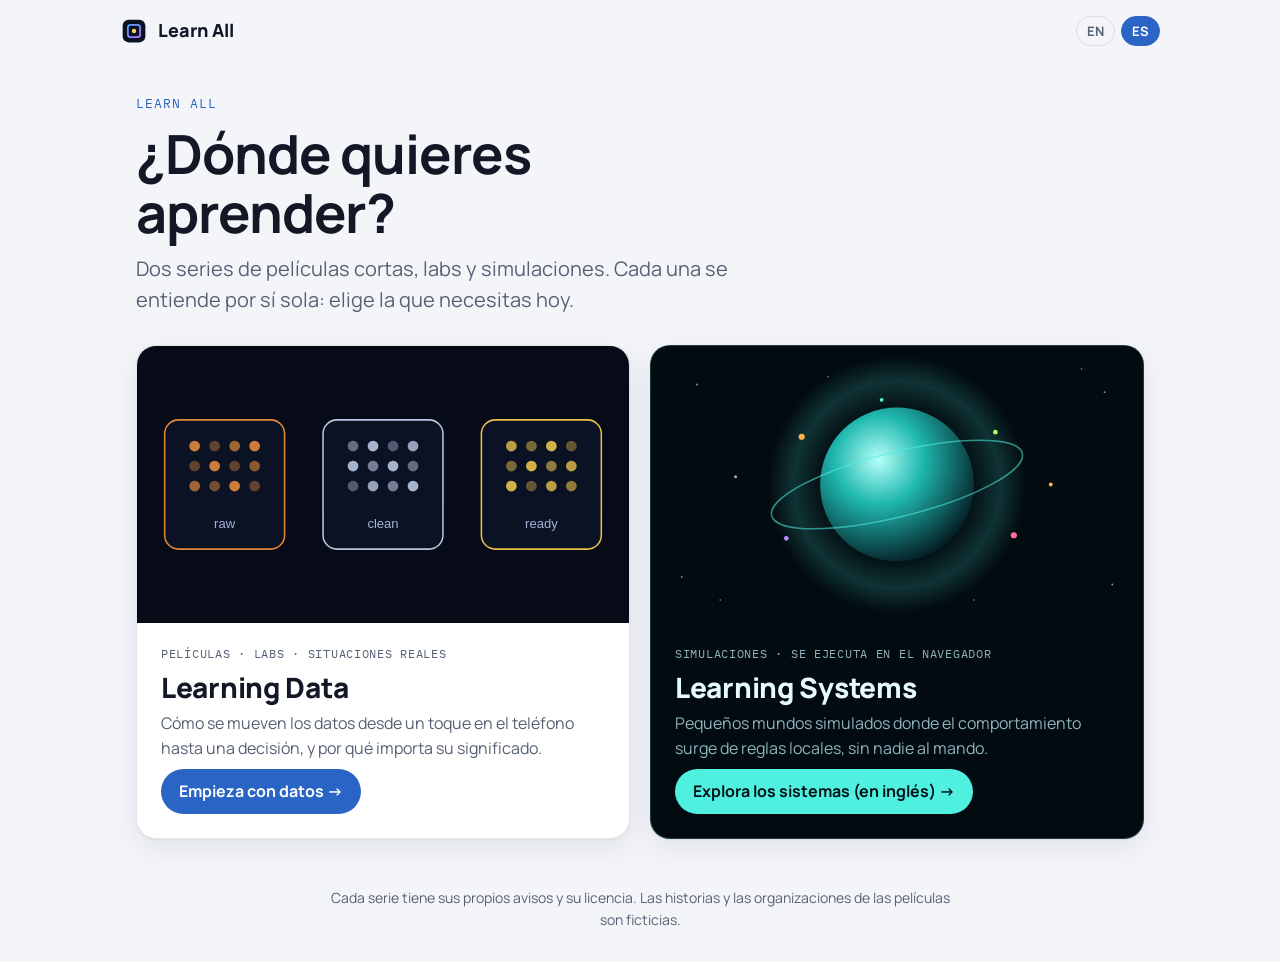
==== site/es/index.html @ 1263cfb1 "Add the big-screen note and the Spanish landing page Phones see a note that a big screen gives a bet" ====
<!doctype html>
<html lang="es">
<head>
<meta charset="utf-8">
<meta name="viewport" content="width=device-width, initial-scale=1, viewport-fit=cover">
<title>Learn All · ¿Dónde quieres aprender?</title>
<meta name="description" content="Dos series de películas cortas, labs y simulaciones. Learning Data muestra cómo se mueven los datos y cómo conservan su significado. Learning Systems muestra cómo los sistemas vivos se organizan.">
<meta property="og:title" content="Learn All"><meta property="og:description" content="Elige un camino: Learning Data o Learning Systems.">
<link rel="alternate" hreflang="en" href="https://learn-all.org/"><link rel="alternate" hreflang="es" href="https://learn-all.org/es/">
<link rel="icon" href="../assets/favicon.svg" type="image/svg+xml">
<link rel="preconnect" href="https://fonts.googleapis.com"><link rel="preconnect" href="https://fonts.gstatic.com" crossorigin>
<link href="https://fonts.googleapis.com/css2?family=Manrope:wght@500;600;700;800&family=IBM+Plex+Mono:wght@500&display=swap" rel="stylesheet">
<link rel="stylesheet" href="../assets/portal.css">
</head>
<body>
<header class="top"><div class="top-in"><a class="brand" href="./"><img src="../assets/favicon.svg" alt="" width="28" height="28"><span>Learn All</span></a><span class="lang" role="group" aria-label="Idioma"><a href="../" lang="en" hreflang="en">EN</a><a href="./" aria-current="true" lang="es" hreflang="es">ES</a></span></div></header>
<main>
<aside class="big-screen" aria-label="Consejo" data-big-screen>
<p>Para una mejor experiencia, usa una pantalla grande. En un teléfono, algunas partes interactivas pueden quedar ocultas.</p>
<button type="button">Entendido</button>
</aside>
<section class="hero">
<p class="eyebrow">Learn All</p>
<h1 tabindex="-1">¿Dónde quieres aprender?</h1>
<p class="lead">Dos series de películas cortas, labs y simulaciones. Cada una se entiende por sí sola: elige la que necesitas hoy.</p>
</section>
<nav class="paths" aria-label="Elige una serie">
<a class="path data" href="https://data.learn-all.org/es/">
<span class="art" aria-hidden="true"><img src="../assets/art-data.svg" alt="" width="640" height="360"></span>
<span class="body">
<span class="tag">Películas · Labs · Situaciones reales</span>
<strong class="name">Learning Data</strong>
<span class="desc">Cómo se mueven los datos desde un toque en el teléfono hasta una decisión, y por qué importa su significado.</span>
<span class="go">Empieza con datos →</span>
</span>
</a>
<a class="path systems" href="https://systems.learn-all.org/">
<span class="art" aria-hidden="true"><img src="../assets/art-systems.svg" alt="" width="640" height="360"></span>
<span class="body">
<span class="tag">Simulaciones · Se ejecuta en el navegador</span>
<strong class="name">Learning Systems</strong>
<span class="desc">Pequeños mundos simulados donde el comportamiento surge de reglas locales, sin nadie al mando.</span>
<span class="go">Explora los sistemas (en inglés) →</span>
</span>
</a>
</nav>
</main>
<footer><p>Cada serie tiene sus propios avisos y su licencia. Las historias y las organizaciones de las películas son ficticias.</p></footer>
<script src="../assets/portal.js" defer></script>
</body>
</html>
---- site/assets/portal.css ----
/* Colours come from the two series: Learning Data's blue on light or dark panels,
   and Learning Systems' deep sea with a teal glow. Dark mode follows the visitor's
   device setting, and a data-theme="dark" or "light" attribute on <html> overrides it. */
:root{--bg:#f3f5f9;--fg:#121826;--muted:#566174;--card:#fff;--line:rgba(15,25,45,.1);--accent:#2a64c4;--on-accent:#fff;--stage:#070b17;
  --shadow:0 1px 2px rgba(15,25,45,.06),0 10px 30px rgba(15,25,45,.08);--mono:"IBM Plex Mono",Menlo,Consolas,monospace;color-scheme:light dark}
@media (prefers-color-scheme:dark){:root:not([data-theme="light"]){--bg:#060910;--fg:#eef3fb;--muted:#9aa6b8;--card:#0e1422;--line:rgba(255,255,255,.1);--accent:#6aa8ff;--on-accent:#06101f;
  --shadow:0 1px 2px rgba(0,0,0,.3),0 10px 30px rgba(0,0,0,.35)}}
:root[data-theme="dark"]{--bg:#060910;--fg:#eef3fb;--muted:#9aa6b8;--card:#0e1422;--line:rgba(255,255,255,.1);--accent:#6aa8ff;--on-accent:#06101f;
  --shadow:0 1px 2px rgba(0,0,0,.3),0 10px 30px rgba(0,0,0,.35)}
[hidden]{display:none!important}
*{box-sizing:border-box}
body{margin:0;min-height:100vh;display:flex;flex-direction:column;background:var(--bg);color:var(--fg);font-family:Manrope,system-ui,-apple-system,"Segoe UI",sans-serif;line-height:1.55;overflow-x:hidden}
.top{padding:16px}
.top-in{display:flex;align-items:center;max-width:1040px;margin:0 auto}
.brand{display:inline-flex;align-items:center;gap:10px;font-size:18px;font-weight:800;color:var(--fg);text-decoration:none}
.brand img{width:28px;height:28px}
.brand:focus-visible,.lang a:focus-visible{outline:3px solid var(--accent);outline-offset:4px;border-radius:6px}
.lang{display:inline-flex;gap:6px;margin-left:auto;font-size:13px}
.lang a{padding:4px 10px;border-radius:999px;border:1px solid var(--line);color:var(--muted);font-weight:700;text-decoration:none}
.lang a[aria-current="true"]{background:var(--accent);border-color:var(--accent);color:var(--on-accent)}
main{flex:1;width:100%;max-width:1040px;margin:0 auto;padding:12px 16px 40px}
.big-screen{display:none;flex-wrap:wrap;align-items:center;justify-content:space-between;gap:12px;margin:0 0 20px;padding:14px 16px;border-radius:14px;background:var(--card);border:1px solid var(--line);border-left:4px solid var(--accent);box-shadow:var(--shadow);font-size:15px}
.big-screen p{margin:0;flex:1 1 220px}
.big-screen button{flex:none;padding:8px 16px;border-radius:999px;border:1px solid var(--accent);background:var(--accent);color:var(--on-accent);font:inherit;font-weight:700;cursor:pointer}
.big-screen button:focus-visible{outline:3px solid var(--accent);outline-offset:3px}
/* Phones, and short landscape screens, get the note. Big screens do not. */
@media (max-width:760px),(max-height:500px){.big-screen{display:flex}}
.hero{padding:20px 0 30px}
.eyebrow{margin:0 0 10px;font-family:var(--mono);font-size:13px;letter-spacing:.08em;text-transform:uppercase;color:var(--accent)}
h1{margin:0 0 12px;font-size:clamp(30px,5.5vw,54px);line-height:1.08;letter-spacing:-.02em;max-width:18ch}
h1:focus{outline:none}
.lead{margin:0;max-width:56ch;font-size:clamp(17px,2vw,20px);color:var(--muted)}
.paths{display:grid;grid-template-columns:repeat(auto-fit,minmax(min(100%,420px),1fr));gap:20px}
.path{display:flex;flex-direction:column;overflow:hidden;border-radius:20px;border:1px solid var(--line);background:var(--card);box-shadow:var(--shadow);color:var(--fg);text-decoration:none;transition:transform .2s,box-shadow .2s,border-color .2s}
.path:hover{transform:translateY(-3px);border-color:var(--accent);box-shadow:0 18px 44px rgba(0,0,0,.22)}
.path:focus-visible{outline:3px solid var(--accent);outline-offset:4px}
.art{display:block;aspect-ratio:16/9;background:var(--stage)}
.art img{display:block;width:100%;height:100%}
.body{display:flex;flex:1;flex-direction:column;align-items:flex-start;gap:8px;padding:22px 24px 24px}
.tag{font-family:var(--mono);font-size:12px;letter-spacing:.06em;text-transform:uppercase;color:var(--muted)}
.name{font-size:28px;font-weight:800;letter-spacing:-.01em;line-height:1.15}
.desc{font-size:16px;color:var(--muted)}
.go{display:inline-flex;margin-top:auto;padding:10px 18px;border-radius:999px;background:var(--accent);color:var(--on-accent);font-weight:700}
.systems{background:#020b10;color:#e6fbff;border-color:rgba(120,230,240,.22)}
.systems .art{background:#020b10}
.systems .tag,.systems .desc{color:#8fb3bd}
.systems .go{background:#4ff0e0;color:#02131a}
.systems:hover{border-color:#4ff0e0}
.systems:focus-visible{outline-color:#4ff0e0}
@media (prefers-reduced-motion:reduce){.path,.path:hover{transition:none;transform:none}}
footer{padding:8px 16px 32px;text-align:center;font-size:14px;color:var(--muted)}
footer p{max-width:70ch;margin:0 auto}
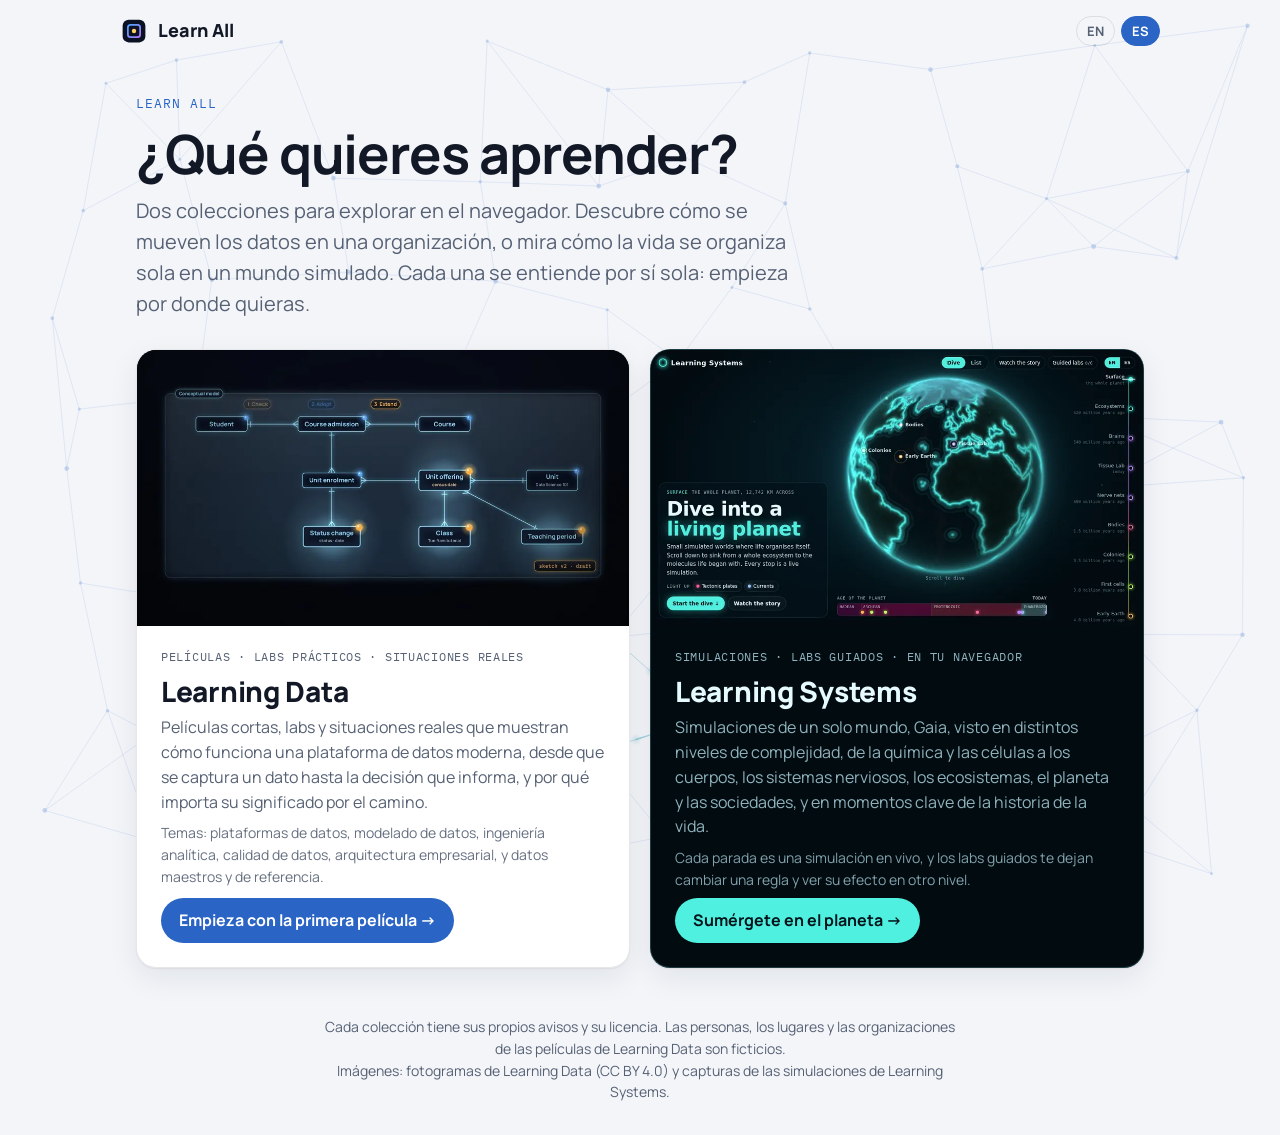
==== commit 5ddfdb98: "Rewrite landing copy, add rotating real pictures and neural-network background Co-authored-by: roanb" ====
--- a/site/es/index.html
+++ b/site/es/index.html
@@ -3,9 +3,9 @@
 <head>
 <meta charset="utf-8">
 <meta name="viewport" content="width=device-width, initial-scale=1, viewport-fit=cover">
-<title>Learn All · ¿Dónde quieres aprender?</title>
-<meta name="description" content="Dos series de películas cortas, labs y simulaciones. Learning Data muestra cómo se mueven los datos y cómo conservan su significado. Learning Systems muestra cómo los sistemas vivos se organizan.">
-<meta property="og:title" content="Learn All"><meta property="og:description" content="Elige un camino: Learning Data o Learning Systems.">
+<title>Learn All · Elige qué aprender</title>
+<meta name="description" content="Dos colecciones para explorar en el navegador. Learning Data: películas cortas, labs y situaciones reales sobre cómo funciona una plataforma de datos. Learning Systems: simulaciones de un mundo vivo, Gaia, de la química y las células a los cerebros, los ecosistemas y las sociedades.">
+<meta property="og:title" content="Learn All"><meta property="og:description" content="¿Qué quieres aprender? Elige Learning Data o Learning Systems.">
 <link rel="alternate" hreflang="en" href="https://learn-all.org/"><link rel="alternate" hreflang="es" href="https://learn-all.org/es/">
 <link rel="icon" href="../assets/favicon.svg" type="image/svg+xml">
 <link rel="preconnect" href="https://fonts.googleapis.com"><link rel="preconnect" href="https://fonts.gstatic.com" crossorigin>
@@ -13,6 +13,7 @@
 <link rel="stylesheet" href="../assets/portal.css">
 </head>
 <body>
+<canvas class="neural-bg" aria-hidden="true" data-neural-bg></canvas>
 <header class="top"><div class="top-in"><a class="brand" href="./"><img src="../assets/favicon.svg" alt="" width="28" height="28"><span>Learn All</span></a><span class="lang" role="group" aria-label="Idioma"><a href="../" lang="en" hreflang="en">EN</a><a href="./" aria-current="true" lang="es" hreflang="es">ES</a></span></div></header>
 <main>
 <aside class="big-screen" aria-label="Consejo" data-big-screen>
@@ -21,31 +22,44 @@
 </aside>
 <section class="hero">
 <p class="eyebrow">Learn All</p>
-<h1 tabindex="-1">¿Dónde quieres aprender?</h1>
-<p class="lead">Dos series de películas cortas, labs y simulaciones. Cada una se entiende por sí sola: elige la que necesitas hoy.</p>
+<h1 tabindex="-1">¿Qué quieres aprender?</h1>
+<p class="lead">Dos colecciones para explorar en el navegador. Descubre cómo se mueven los datos en una organización, o mira cómo la vida se organiza sola en un mundo simulado. Cada una se entiende por sí sola: empieza por donde quieras.</p>
 </section>
-<nav class="paths" aria-label="Elige una serie">
-<a class="path data" href="https://data.learn-all.org/es/">
-<span class="art" aria-hidden="true"><img src="../assets/art-data.svg" alt="" width="640" height="360"></span>
-<span class="body">
-<span class="tag">Películas · Labs · Situaciones reales</span>
-<strong class="name">Learning Data</strong>
-<span class="desc">Cómo se mueven los datos desde un toque en el teléfono hasta una decisión, y por qué importa su significado.</span>
-<span class="go">Empieza con datos →</span>
-</span>
-</a>
-<a class="path systems" href="https://systems.learn-all.org/">
-<span class="art" aria-hidden="true"><img src="../assets/art-systems.svg" alt="" width="640" height="360"></span>
-<span class="body">
-<span class="tag">Simulaciones · Se ejecuta en el navegador</span>
-<strong class="name">Learning Systems</strong>
-<span class="desc">Pequeños mundos simulados donde el comportamiento surge de reglas locales, sin nadie al mando.</span>
-<span class="go">Explora los sistemas (en inglés) →</span>
-</span>
-</a>
+<nav class="paths" aria-label="Elige un camino">
+<article class="path data">
+<div class="art" role="group" aria-label="Imágenes de Learning Data" data-rotate>
+<img class="is-on" src="../assets/img/data/sharper-sketch.webp" alt="A Sharper Sketch: un modelo conceptual luminoso que une Student, Course admission, Course, Unit enrolment, Unit offering y Class." width="960" height="540" decoding="async">
+<img src="../assets/img/data/too-good-to-be-true.webp" alt="Too good to be true: tres versiones del mismo panel de admisiones el martes a las 10:05, con y sin controles de calidad de datos." width="960" height="540" decoding="async" loading="lazy">
+<img src="../assets/img/data/whats-in-a-word.webp" alt="From words to data: un niño y un adulto miran el mismo pájaro en una rama, con las palabras «this one», «here» y «that» entre ellos." width="960" height="540" decoding="async" loading="lazy">
+</div>
+<div class="body">
+<p class="tag">Películas · Labs prácticos · Situaciones reales</p>
+<h2 class="name"><a href="https://data.learn-all.org/es/">Learning Data</a></h2>
+<p class="desc">Películas cortas, labs y situaciones reales que muestran cómo funciona una plataforma de datos moderna, desde que se captura un dato hasta la decisión que informa, y por qué importa su significado por el camino.</p>
+<p class="meta">Temas: plataformas de datos, modelado de datos, ingeniería analítica, calidad de datos, arquitectura empresarial, y datos maestros y de referencia.</p>
+<span class="go" aria-hidden="true">Empieza con la primera película →</span>
+</div>
+</article>
+<article class="path systems">
+<div class="art" role="group" aria-label="Imágenes de Learning Systems" data-rotate>
+<img class="is-on" src="../assets/img/systems/planet.webp" alt="La portada de Learning Systems: un planeta vivo y luminoso, con los sistemas en los que puedes sumergirte, como Colonies, Bodies, Tissue Lab y Brains." width="960" height="540" decoding="async">
+<img src="../assets/img/systems/early-earth-water.webp" alt="World Viewer, Early Earth, el agua de cerca: moléculas de colores en un mar turquesa antes de que empezara la vida." width="960" height="540" decoding="async" loading="lazy">
+<img src="../assets/img/systems/tissue-lab.webp" alt="Tissue Lab: tres placas de tejido cerebral donde las neuronas se conectan solas con enlaces de colores." width="960" height="540" decoding="async" loading="lazy">
+</div>
+<div class="body">
+<p class="tag">Simulaciones · Labs guiados · En tu navegador</p>
+<h2 class="name"><a href="https://systems.learn-all.org/?lang=es">Learning Systems</a></h2>
+<p class="desc">Simulaciones de un solo mundo, Gaia, visto en distintos niveles de complejidad, de la química y las células a los cuerpos, los sistemas nerviosos, los ecosistemas, el planeta y las sociedades, y en momentos clave de la historia de la vida.</p>
+<p class="meta">Cada parada es una simulación en vivo, y los labs guiados te dejan cambiar una regla y ver su efecto en otro nivel.</p>
+<span class="go" aria-hidden="true">Sumérgete en el planeta →</span>
+</div>
+</article>
 </nav>
 </main>
-<footer><p>Cada serie tiene sus propios avisos y su licencia. Las historias y las organizaciones de las películas son ficticias.</p></footer>
+<footer>
+<p>Cada colección tiene sus propios avisos y su licencia. Las personas, los lugares y las organizaciones de las películas de Learning Data son ficticios.</p>
+<p>Imágenes: fotogramas de Learning Data (CC BY 4.0) y capturas de las simulaciones de Learning Systems.</p>
+</footer>
 <script src="../assets/portal.js" defer></script>
 </body>
 </html>
--- a/site/assets/portal.css
+++ b/site/assets/portal.css
@@ -2,10 +2,13 @@
    and Learning Systems' deep sea with a teal glow. Dark mode follows the visitor's
    device setting, and a data-theme="dark" or "light" attribute on <html> overrides it. */
 :root{--bg:#f3f5f9;--fg:#121826;--muted:#566174;--card:#fff;--line:rgba(15,25,45,.1);--accent:#2a64c4;--on-accent:#fff;--stage:#070b17;
+  --net:42 100 196;--net-fire:14 150 168;--net-opacity:.5;
   --shadow:0 1px 2px rgba(15,25,45,.06),0 10px 30px rgba(15,25,45,.08);--mono:"IBM Plex Mono",Menlo,Consolas,monospace;color-scheme:light dark}
 @media (prefers-color-scheme:dark){:root:not([data-theme="light"]){--bg:#060910;--fg:#eef3fb;--muted:#9aa6b8;--card:#0e1422;--line:rgba(255,255,255,.1);--accent:#6aa8ff;--on-accent:#06101f;
+  --net:106 168 255;--net-fire:79 240 224;--net-opacity:.5;
   --shadow:0 1px 2px rgba(0,0,0,.3),0 10px 30px rgba(0,0,0,.35)}}
 :root[data-theme="dark"]{--bg:#060910;--fg:#eef3fb;--muted:#9aa6b8;--card:#0e1422;--line:rgba(255,255,255,.1);--accent:#6aa8ff;--on-accent:#06101f;
+  --net:106 168 255;--net-fire:79 240 224;--net-opacity:.5;
   --shadow:0 1px 2px rgba(0,0,0,.3),0 10px 30px rgba(0,0,0,.35)}
 [hidden]{display:none!important}
 *{box-sizing:border-box}
@@ -31,22 +34,33 @@
 h1:focus{outline:none}
 .lead{margin:0;max-width:56ch;font-size:clamp(17px,2vw,20px);color:var(--muted)}
 .paths{display:grid;grid-template-columns:repeat(auto-fit,minmax(min(100%,420px),1fr));gap:20px}
-.path{display:flex;flex-direction:column;overflow:hidden;border-radius:20px;border:1px solid var(--line);background:var(--card);box-shadow:var(--shadow);color:var(--fg);text-decoration:none;transition:transform .2s,box-shadow .2s,border-color .2s}
+.path{position:relative;display:flex;flex-direction:column;overflow:hidden;border-radius:20px;border:1px solid var(--line);background:var(--card);box-shadow:var(--shadow);color:var(--fg);transition:transform .2s,box-shadow .2s,border-color .2s}
 .path:hover{transform:translateY(-3px);border-color:var(--accent);box-shadow:0 18px 44px rgba(0,0,0,.22)}
-.path:focus-visible{outline:3px solid var(--accent);outline-offset:4px}
-.art{display:block;aspect-ratio:16/9;background:var(--stage)}
-.art img{display:block;width:100%;height:100%}
+/* The whole card is clickable: the link in the title stretches over it, so screen readers
+   hear the series name as the link, not every picture's description. */
+.name a{color:inherit;text-decoration:none}
+.name a::after{content:"";position:absolute;inset:0;z-index:2;border-radius:20px}
+.name a:focus{outline:none}
+.name a:focus-visible::after{outline:3px solid var(--accent);outline-offset:4px}
+/* Pictures crossfade; portal.js moves .is-on every few seconds. */
+.art{position:relative;display:block;aspect-ratio:16/9;background:var(--stage);overflow:hidden}
+.art img{position:absolute;inset:0;display:block;width:100%;height:100%;object-fit:cover;opacity:0;transition:opacity .9s ease-in-out}
+.art img.is-on{opacity:1}
 .body{display:flex;flex:1;flex-direction:column;align-items:flex-start;gap:8px;padding:22px 24px 24px}
+.body p{margin:0}
 .tag{font-family:var(--mono);font-size:12px;letter-spacing:.06em;text-transform:uppercase;color:var(--muted)}
-.name{font-size:28px;font-weight:800;letter-spacing:-.01em;line-height:1.15}
+.name{margin:0;font-size:28px;font-weight:800;letter-spacing:-.01em;line-height:1.15}
 .desc{font-size:16px;color:var(--muted)}
+.meta{font-size:14px;color:var(--muted);opacity:.9}
 .go{display:inline-flex;margin-top:auto;padding:10px 18px;border-radius:999px;background:var(--accent);color:var(--on-accent);font-weight:700}
 .systems{background:#020b10;color:#e6fbff;border-color:rgba(120,230,240,.22)}
 .systems .art{background:#020b10}
-.systems .tag,.systems .desc{color:#8fb3bd}
+.systems .tag,.systems .desc,.systems .meta{color:#8fb3bd}
 .systems .go{background:#4ff0e0;color:#02131a}
 .systems:hover{border-color:#4ff0e0}
-.systems:focus-visible{outline-color:#4ff0e0}
-@media (prefers-reduced-motion:reduce){.path,.path:hover{transition:none;transform:none}}
+.systems .name a:focus-visible::after{outline-color:#4ff0e0}
+@media (prefers-reduced-motion:reduce){.path,.path:hover{transition:none;transform:none}.art img{transition:none}}
+/* The neural network behind the page: faint by design, never in the way. */
+.neural-bg{position:fixed;inset:0;z-index:-1;display:block;width:100%;height:100%;pointer-events:none;opacity:var(--net-opacity);filter:blur(.6px)}
 footer{padding:8px 16px 32px;text-align:center;font-size:14px;color:var(--muted)}
 footer p{max-width:70ch;margin:0 auto}
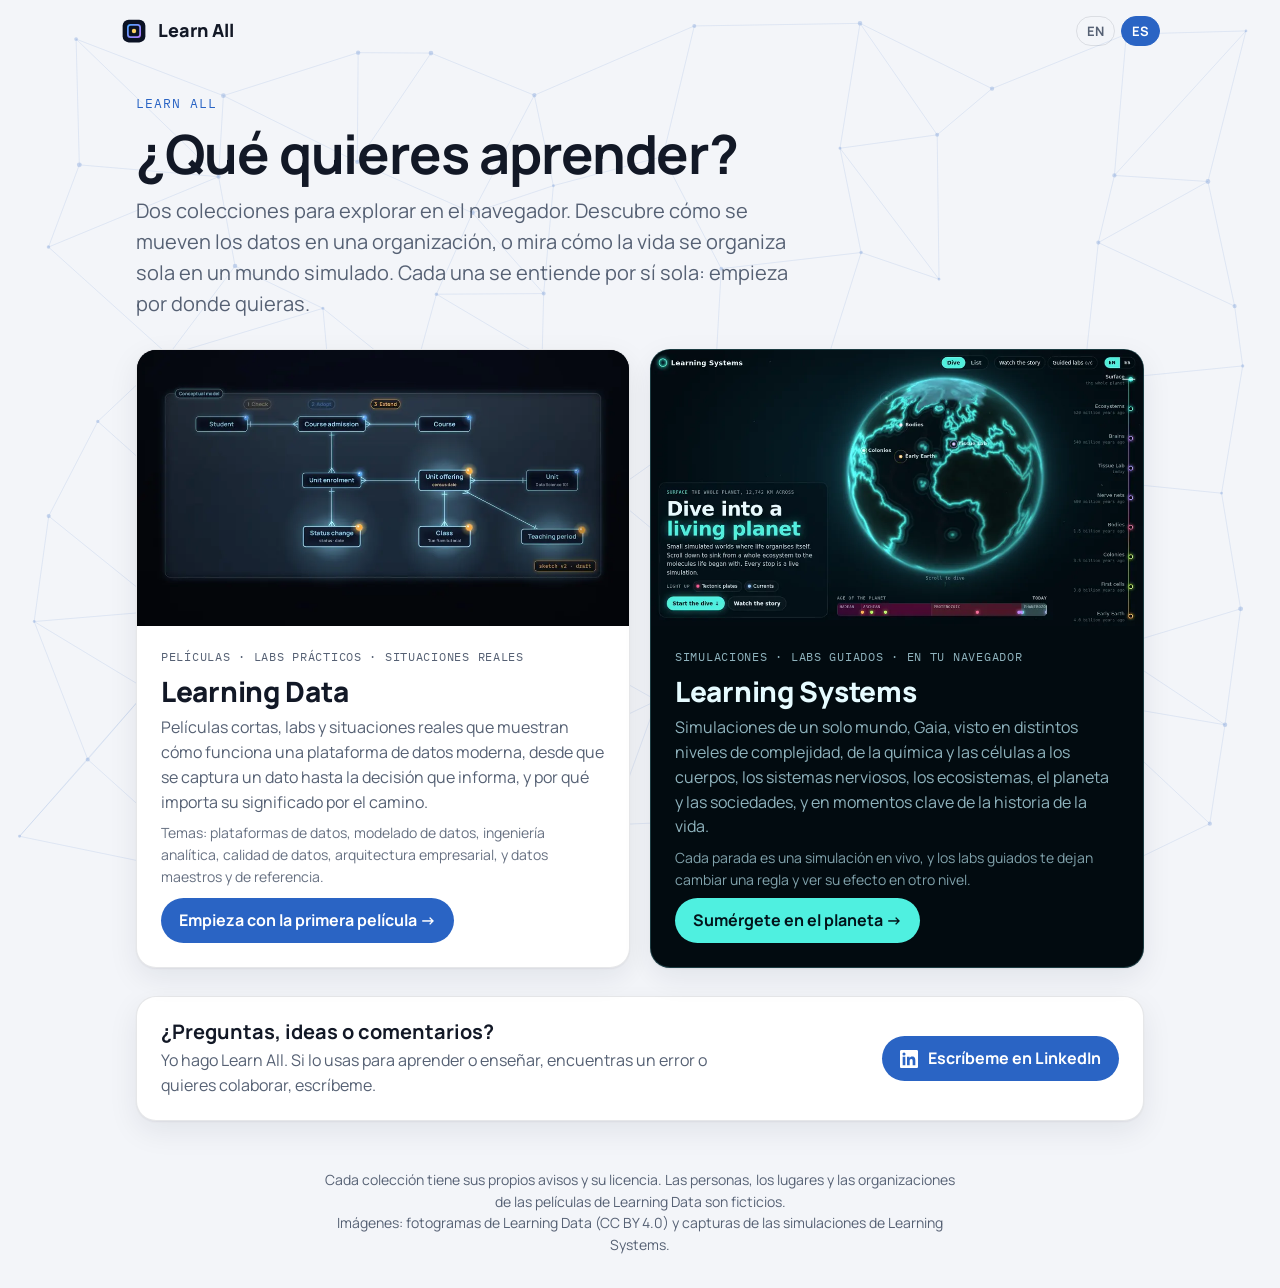
==== commit 9dc58a78: "Add contact section linking to LinkedIn profile (EN + ES) Co-authored-by: roanboc <21253119+roanboc@" ====
--- a/site/es/index.html
+++ b/site/es/index.html
@@ -55,6 +55,13 @@
 </div>
 </article>
 </nav>
+<section class="contact" aria-labelledby="contact-title">
+<div>
+<h2 id="contact-title">¿Preguntas, ideas o comentarios?</h2>
+<p>Yo hago Learn All. Si lo usas para aprender o enseñar, encuentras un error o quieres colaborar, escríbeme.</p>
+</div>
+<a class="contact-go" href="https://au.linkedin.com/in/roanboc" rel="noopener" target="_blank"><svg class="contact-icon" viewBox="0 0 24 24" width="18" height="18" aria-hidden="true" focusable="false"><path fill="currentColor" d="M20.45 20.45h-3.56v-5.57c0-1.33-.02-3.04-1.85-3.04-1.85 0-2.14 1.45-2.14 2.94v5.67H9.35V9h3.41v1.56h.05c.48-.9 1.64-1.85 3.37-1.85 3.6 0 4.27 2.37 4.27 5.46v6.28zM5.34 7.43a2.06 2.06 0 1 1 0-4.13 2.06 2.06 0 0 1 0 4.13zM7.12 20.45H3.56V9h3.56v11.45zM22.22 0H1.77C.79 0 0 .77 0 1.73v20.54C0 23.23.79 24 1.77 24h20.45c.98 0 1.78-.77 1.78-1.73V1.73C24 .77 23.2 0 22.22 0z"/></svg><span>Escríbeme en LinkedIn</span><span class="sr">(se abre en una pestaña nueva)</span></a>
+</section>
 </main>
 <footer>
 <p>Cada colección tiene sus propios avisos y su licencia. Las personas, los lugares y las organizaciones de las películas de Learning Data son ficticios.</p>
--- a/site/assets/portal.css
+++ b/site/assets/portal.css
@@ -34,7 +34,7 @@
 h1:focus{outline:none}
 .lead{margin:0;max-width:56ch;font-size:clamp(17px,2vw,20px);color:var(--muted)}
 .paths{display:grid;grid-template-columns:repeat(auto-fit,minmax(min(100%,420px),1fr));gap:20px}
-.path{position:relative;display:flex;flex-direction:column;overflow:hidden;border-radius:20px;border:1px solid var(--line);background:var(--card);box-shadow:var(--shadow);color:var(--fg);transition:transform .2s,box-shadow .2s,border-color .2s}
+.path{position:relative;display:flex;flex-direction:column;border-radius:20px;border:1px solid var(--line);background:var(--card);box-shadow:var(--shadow);color:var(--fg);transition:transform .2s,box-shadow .2s,border-color .2s}
 .path:hover{transform:translateY(-3px);border-color:var(--accent);box-shadow:0 18px 44px rgba(0,0,0,.22)}
 /* The whole card is clickable: the link in the title stretches over it, so screen readers
    hear the series name as the link, not every picture's description. */
@@ -43,7 +43,7 @@
 .name a:focus{outline:none}
 .name a:focus-visible::after{outline:3px solid var(--accent);outline-offset:4px}
 /* Pictures crossfade; portal.js moves .is-on every few seconds. */
-.art{position:relative;display:block;aspect-ratio:16/9;background:var(--stage);overflow:hidden}
+.art{position:relative;display:block;aspect-ratio:16/9;background:var(--stage);overflow:hidden;border-radius:19px 19px 0 0}
 .art img{position:absolute;inset:0;display:block;width:100%;height:100%;object-fit:cover;opacity:0;transition:opacity .9s ease-in-out}
 .art img.is-on{opacity:1}
 .body{display:flex;flex:1;flex-direction:column;align-items:flex-start;gap:8px;padding:22px 24px 24px}
@@ -62,5 +62,14 @@
 @media (prefers-reduced-motion:reduce){.path,.path:hover{transition:none;transform:none}.art img{transition:none}}
 /* The neural network behind the page: faint by design, never in the way. */
 .neural-bg{position:fixed;inset:0;z-index:-1;display:block;width:100%;height:100%;pointer-events:none;opacity:var(--net-opacity);filter:blur(.6px)}
+.contact{display:flex;flex-wrap:wrap;align-items:center;justify-content:space-between;gap:16px 24px;margin-top:28px;padding:22px 24px;border-radius:20px;border:1px solid var(--line);background:var(--card);box-shadow:var(--shadow)}
+.contact div{flex:1 1 320px}
+.contact h2{margin:0 0 4px;font-size:20px;line-height:1.25}
+.contact p{margin:0;color:var(--muted);max-width:60ch}
+.contact-go{display:inline-flex;align-items:center;gap:10px;padding:10px 18px;border-radius:999px;background:var(--accent);color:var(--on-accent);font-weight:700;text-decoration:none;transition:filter .2s}
+.contact-go:hover{filter:brightness(1.1)}
+.contact-go:focus-visible{outline:3px solid var(--accent);outline-offset:4px}
+.contact-icon{flex:none}
+.sr{position:absolute;width:1px;height:1px;overflow:hidden;clip-path:inset(50%);white-space:nowrap}
 footer{padding:8px 16px 32px;text-align:center;font-size:14px;color:var(--muted)}
 footer p{max-width:70ch;margin:0 auto}
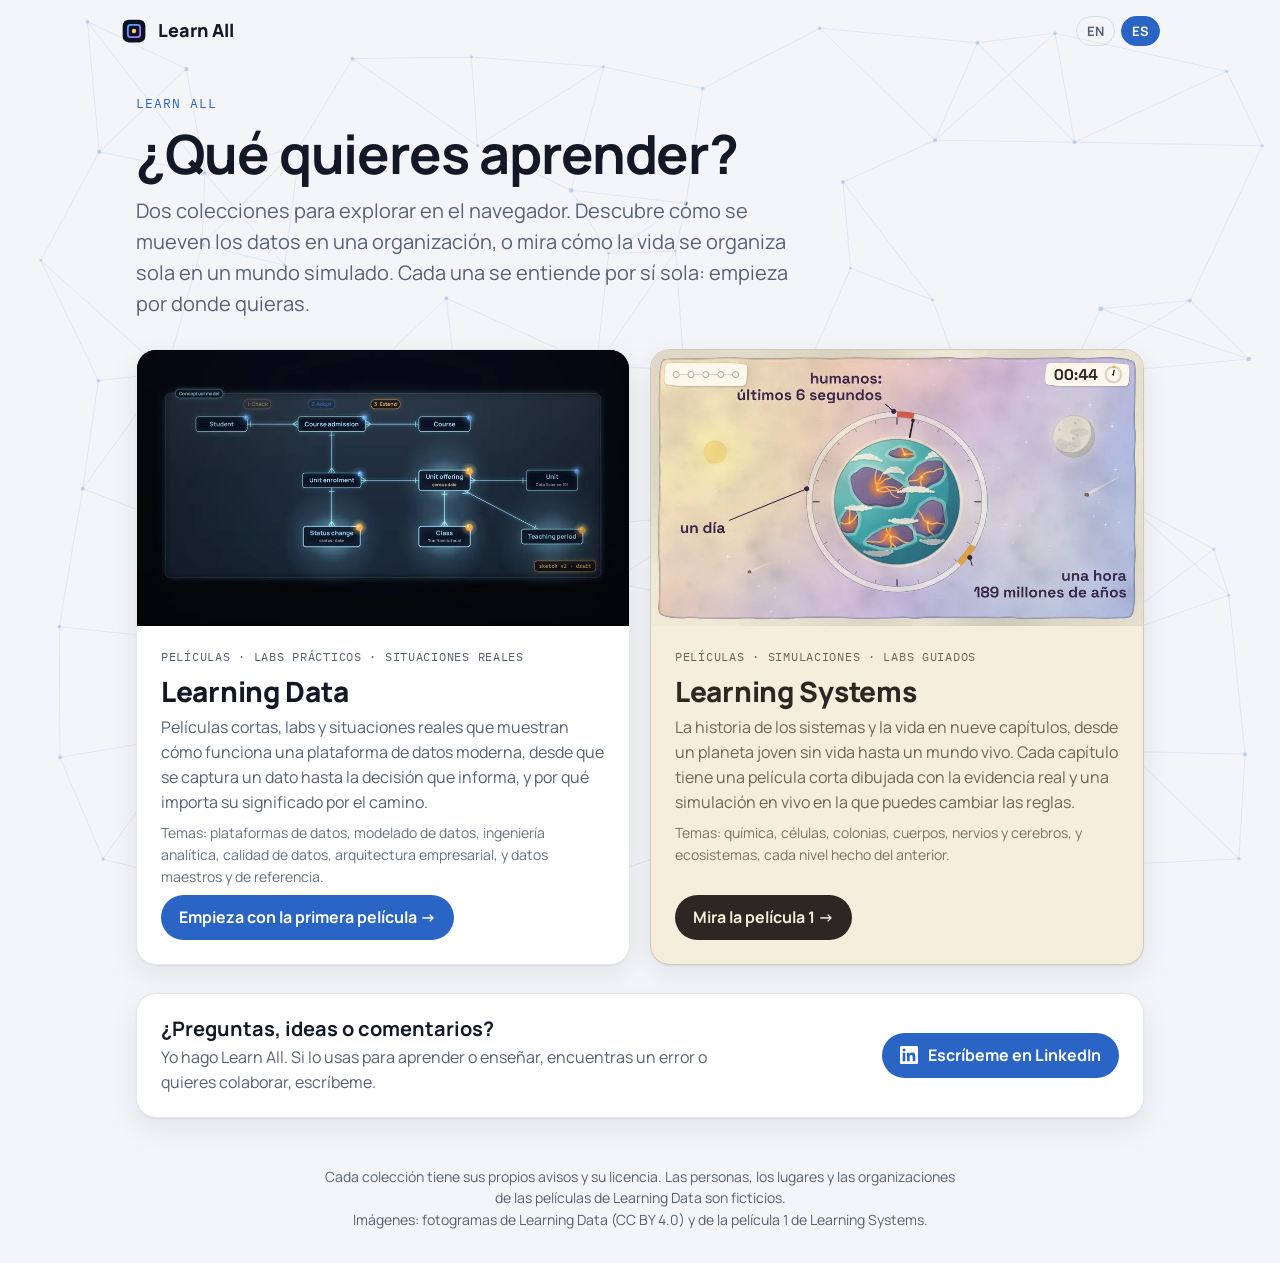
==== commit 2e23b615: "Learning Systems card in film 1's look Paper and ink instead of the dark glowing sea, three stills f" ====
--- a/site/es/index.html
+++ b/site/es/index.html
@@ -4,7 +4,7 @@
 <meta charset="utf-8">
 <meta name="viewport" content="width=device-width, initial-scale=1, viewport-fit=cover">
 <title>Learn All · Elige qué aprender</title>
-<meta name="description" content="Dos colecciones para explorar en el navegador. Learning Data: películas cortas, labs y situaciones reales sobre cómo funciona una plataforma de datos. Learning Systems: simulaciones de un mundo vivo, Gaia, de la química y las células a los cerebros, los ecosistemas y las sociedades.">
+<meta name="description" content="Dos colecciones para explorar en el navegador. Learning Data: películas cortas, labs y situaciones reales sobre cómo funciona una plataforma de datos. Learning Systems: la historia de los sistemas y la vida en nueve capítulos, cada uno con una película dibujada y una simulación en vivo.">
 <meta property="og:title" content="Learn All"><meta property="og:description" content="¿Qué quieres aprender? Elige Learning Data o Learning Systems.">
 <link rel="alternate" hreflang="en" href="https://learn-all.org/"><link rel="alternate" hreflang="es" href="https://learn-all.org/es/">
 <link rel="icon" href="../assets/favicon.svg" type="image/svg+xml">
@@ -42,16 +42,16 @@
 </article>
 <article class="path systems">
 <div class="art" role="group" aria-label="Imágenes de Learning Systems" data-rotate>
-<img class="is-on" src="../assets/img/systems/planet.webp" alt="La portada de Learning Systems: un planeta vivo y luminoso, con los sistemas en los que puedes sumergirte, como Colonies, Bodies, Tissue Lab y Brains." width="960" height="540" decoding="async">
-<img src="../assets/img/systems/early-earth-water.webp" alt="World Viewer, Early Earth, el agua de cerca: moléculas de colores en un mar turquesa antes de que empezara la vida." width="960" height="540" decoding="async" loading="lazy">
-<img src="../assets/img/systems/tissue-lab.webp" alt="Tissue Lab: tres placas de tejido cerebral donde las neuronas se conectan solas con enlaces de colores." width="960" height="540" decoding="async" loading="lazy">
+<img class="is-on" src="../assets/img/systems/es/act-0-1-one-day.webp" alt="De la película 1: la Tierra joven dentro de un anillo marcado como un reloj, toda la historia de la Tierra como un día, con los humanos en los últimos 6 segundos." width="960" height="540" decoding="async">
+<img src="../assets/img/systems/es/act-4-2-clumps-of-eight.webp" alt="De la película 1: algas solas en un frasco y luego, al añadir un cazador, las algas forman grupos de ocho (un experimento de 1998)." width="960" height="540" decoding="async" loading="lazy">
+<img src="../assets/img/systems/es/act-7-4-a-fish-that-walks.webp" alt="De la película 1: un pez vivo en un fango de marea, que usa sus aletas como muletas." width="960" height="540" decoding="async" loading="lazy">
 </div>
 <div class="body">
-<p class="tag">Simulaciones · Labs guiados · En tu navegador</p>
+<p class="tag">Películas · Simulaciones · Labs guiados</p>
 <h2 class="name"><a href="https://systems.learn-all.org/?lang=es">Learning Systems</a></h2>
-<p class="desc">Simulaciones de un solo mundo, Gaia, visto en distintos niveles de complejidad, de la química y las células a los cuerpos, los sistemas nerviosos, los ecosistemas, el planeta y las sociedades, y en momentos clave de la historia de la vida.</p>
-<p class="meta">Cada parada es una simulación en vivo, y los labs guiados te dejan cambiar una regla y ver su efecto en otro nivel.</p>
-<span class="go" aria-hidden="true">Sumérgete en el planeta →</span>
+<p class="desc">La historia de los sistemas y la vida en nueve capítulos, desde un planeta joven sin vida hasta un mundo vivo. Cada capítulo tiene una película corta dibujada con la evidencia real y una simulación en vivo en la que puedes cambiar las reglas.</p>
+<p class="meta">Temas: química, células, colonias, cuerpos, nervios y cerebros, y ecosistemas, cada nivel hecho del anterior.</p>
+<span class="go" aria-hidden="true">Mira la película 1 →</span>
 </div>
 </article>
 </nav>
@@ -65,7 +65,7 @@
 </main>
 <footer>
 <p>Cada colección tiene sus propios avisos y su licencia. Las personas, los lugares y las organizaciones de las películas de Learning Data son ficticios.</p>
-<p>Imágenes: fotogramas de Learning Data (CC BY 4.0) y capturas de las simulaciones de Learning Systems.</p>
+<p>Imágenes: fotogramas de Learning Data (CC BY 4.0) y de la película 1 de Learning Systems.</p>
 </footer>
 <script src="../assets/portal.js" defer></script>
 </body>
--- a/site/assets/portal.css
+++ b/site/assets/portal.css
@@ -1,5 +1,5 @@
 /* Colours come from the two series: Learning Data's blue on light or dark panels,
-   and Learning Systems' deep sea with a teal glow. Dark mode follows the visitor's
+   and Learning Systems' paper and ink from film 1. Dark mode follows the visitor's
    device setting, and a data-theme="dark" or "light" attribute on <html> overrides it. */
 :root{--bg:#f3f5f9;--fg:#121826;--muted:#566174;--card:#fff;--line:rgba(15,25,45,.1);--accent:#2a64c4;--on-accent:#fff;--stage:#070b17;
   --net:42 100 196;--net-fire:14 150 168;--net-opacity:.5;
@@ -53,12 +53,13 @@
 .desc{font-size:16px;color:var(--muted)}
 .meta{font-size:14px;color:var(--muted);opacity:.9}
 .go{display:inline-flex;margin-top:auto;padding:10px 18px;border-radius:999px;background:var(--accent);color:var(--on-accent);font-weight:700}
-.systems{background:#020b10;color:#e6fbff;border-color:rgba(120,230,240,.22)}
-.systems .art{background:#020b10}
-.systems .tag,.systems .desc,.systems .meta{color:#8fb3bd}
-.systems .go{background:#4ff0e0;color:#02131a}
-.systems:hover{border-color:#4ff0e0}
-.systems .name a:focus-visible::after{outline-color:#4ff0e0}
+/* Learning Systems wears film 1's light field-notebook look: paper, ink and the film's teal. */
+.systems{background:#f5eedc;color:#2c2723;border-color:rgba(44,39,35,.18)}
+.systems .art{background:#fbf7ea}
+.systems .tag,.systems .desc,.systems .meta{color:#6e6458}
+.systems .go{background:#2c2723;color:#f5eedc}
+.systems:hover{border-color:#3597a2}
+.systems .name a:focus-visible::after{outline-color:#3597a2}
 @media (prefers-reduced-motion:reduce){.path,.path:hover{transition:none;transform:none}.art img{transition:none}}
 /* The neural network behind the page: faint by design, never in the way. */
 .neural-bg{position:fixed;inset:0;z-index:-1;display:block;width:100%;height:100%;pointer-events:none;opacity:var(--net-opacity);filter:blur(.6px)}
